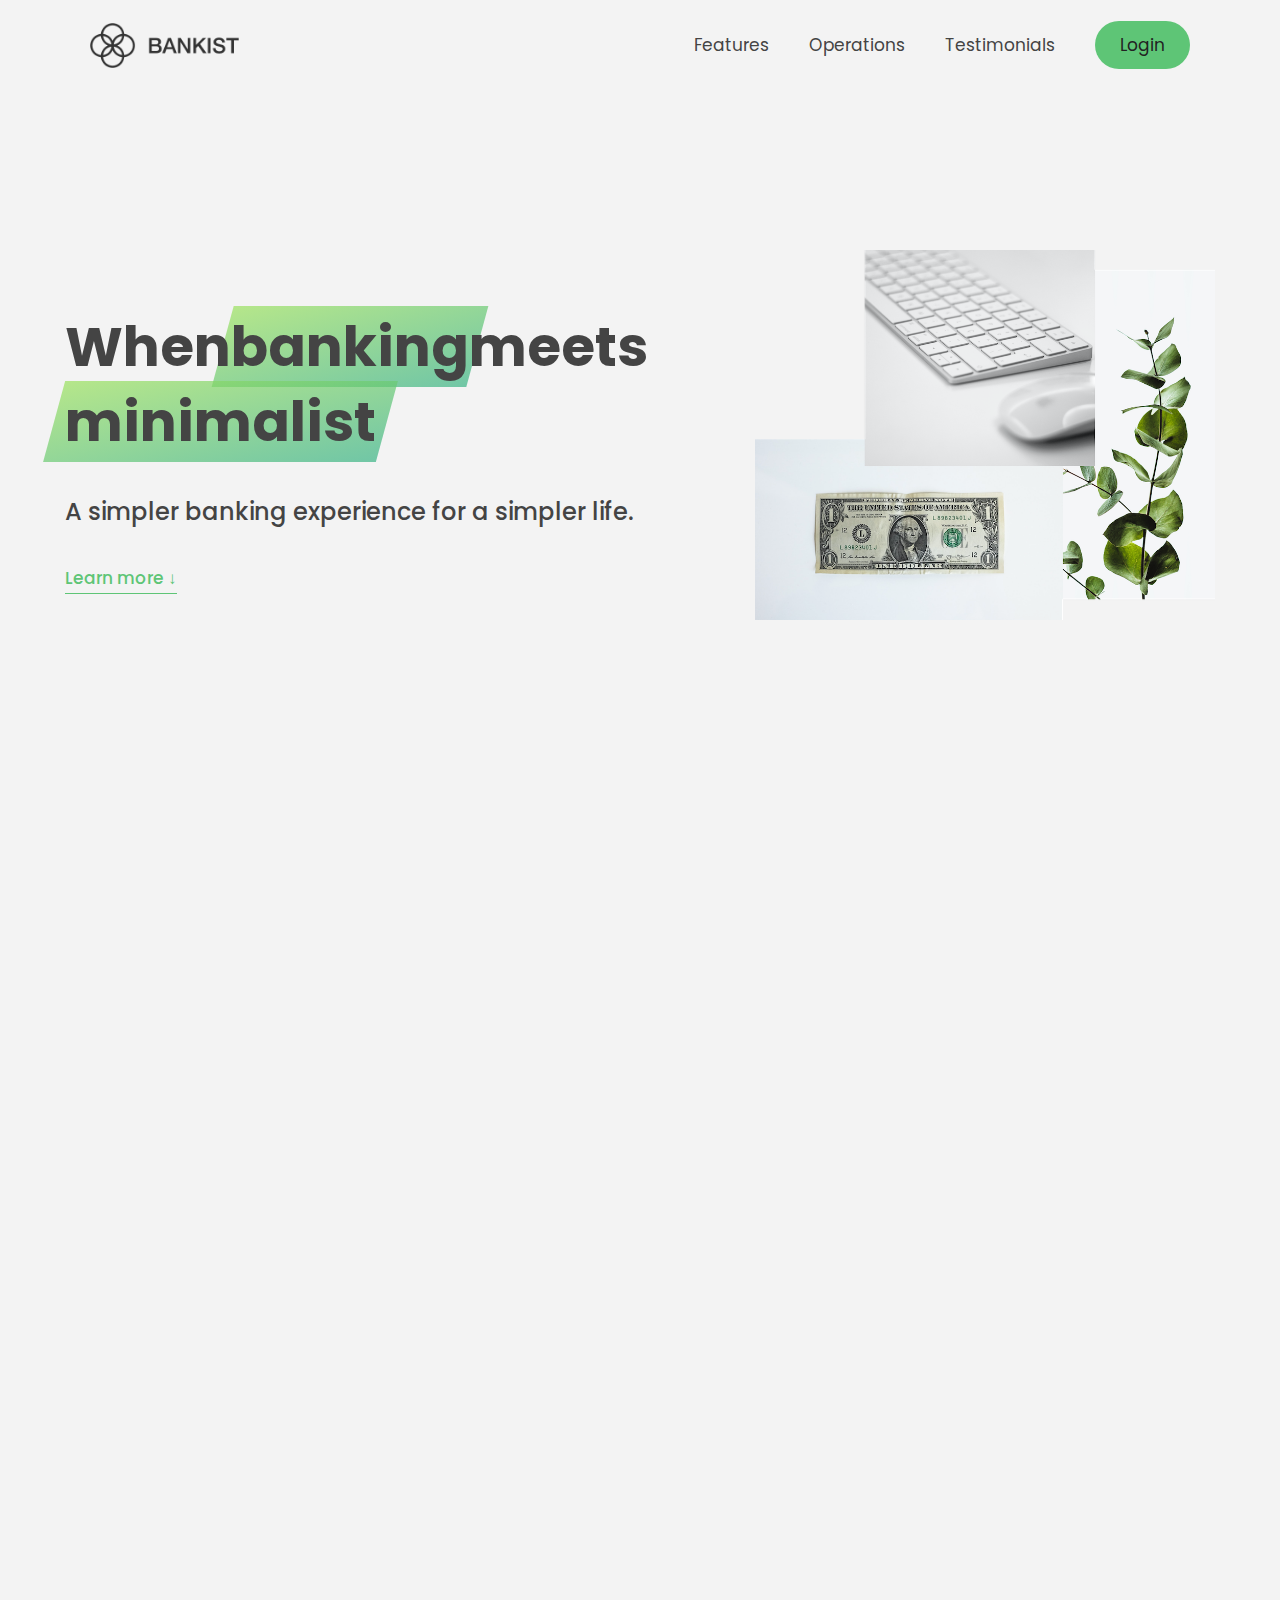
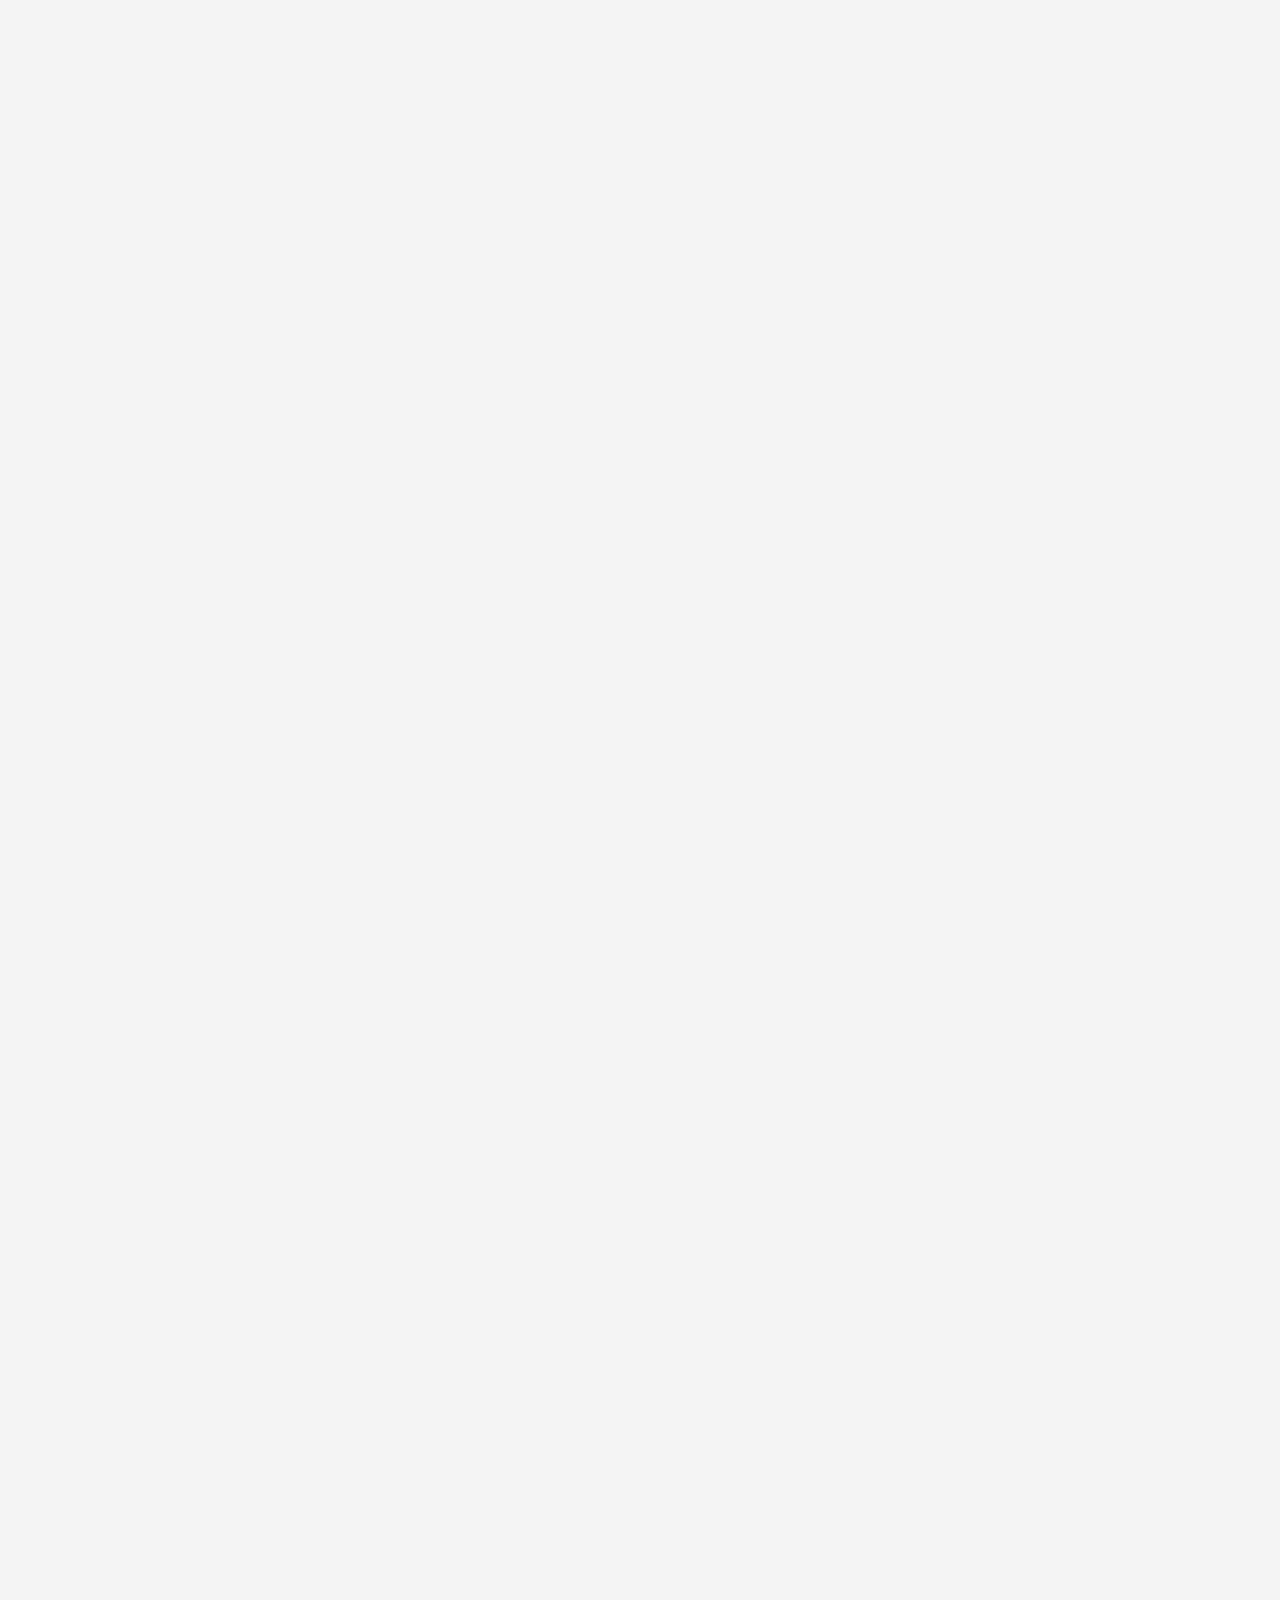
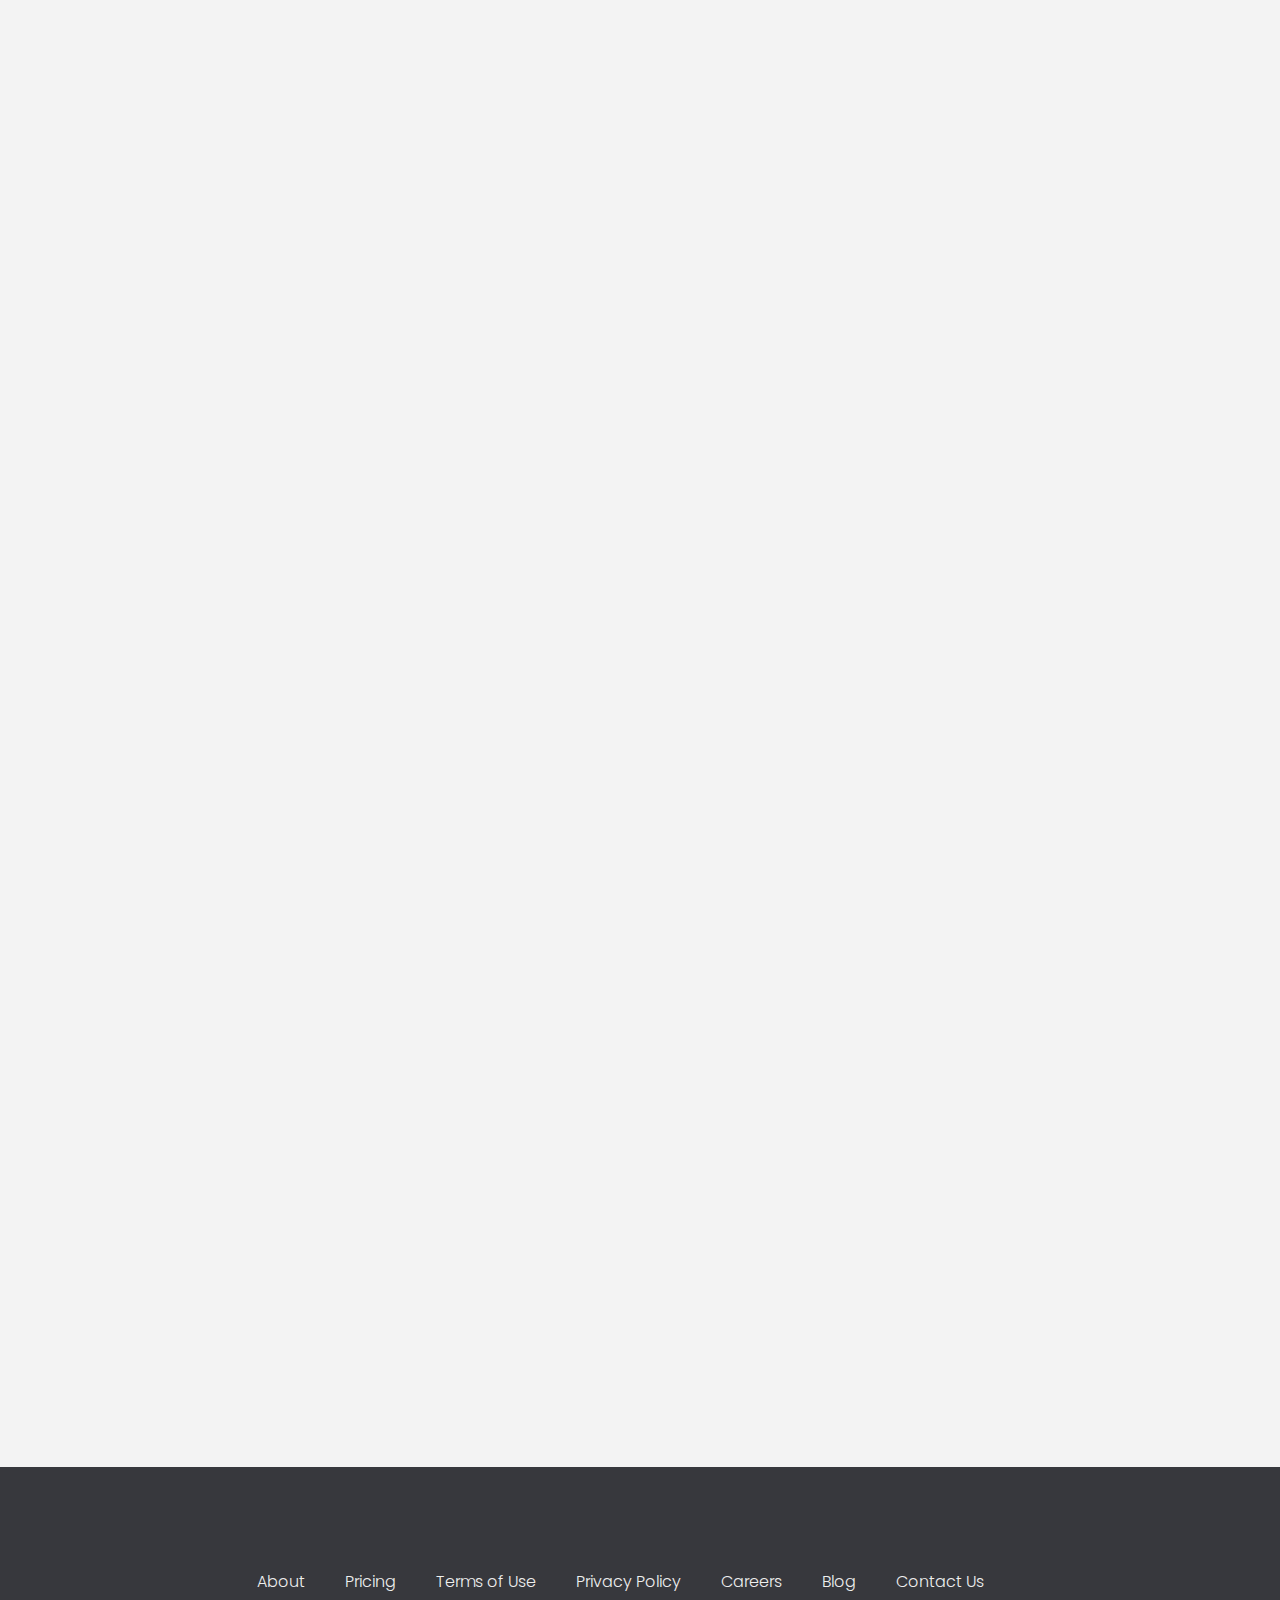
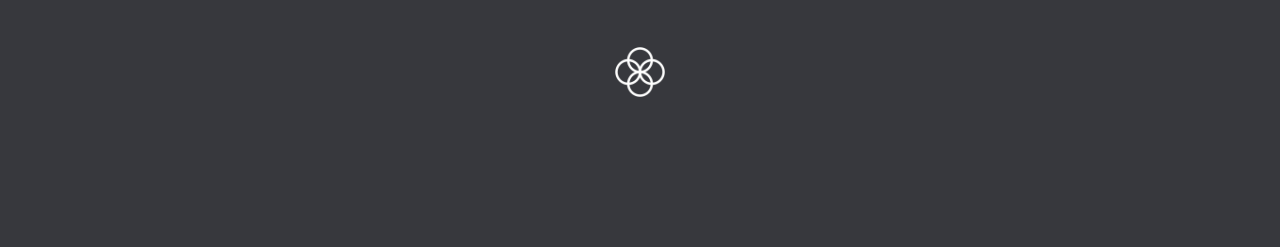
==== index.html @ 2108d6c0 "initial commit" ====
<!DOCTYPE html>
<html lang="en">
  <head>
    <meta charset="UTF-8"/>
    <meta content="width=device-width, initial-scale=1.0" name="viewport"/>
    <meta content="ie=edge" http-equiv="X-UA-Compatible"/>
    <link href="img/icon.png" rel="shortcut icon" type="image/png"/>
    <link href="https://fonts.googleapis.com/css?family=Poppins:300,400,500,600&display=swap" rel="stylesheet"/>
    <link href="style.css" rel="stylesheet"/>
    <title>Bankist</title>
    <script defer src="script.js"></script>
  </head>

  <body>
    <header class="header">
      <nav class="nav">
        <img alt="Bankist logo" class="nav__logo" id="logo" src="img/logo.png"/>
        <ul class="nav__links">
          <li class="nav__item">
            <a class="nav__link" href="#section--1">Features</a>
          </li>
          <li class="nav__item">
            <a class="nav__link" href="#section--2">Operations</a>
          </li>
          <li class="nav__item">
            <a class="nav__link" href="#section--3">Testimonials</a>
          </li>
          <li class="nav__item">
            <a class="nav__link nav__link--btn btn--login" href='pages/main/main.html'>Login</a>
          </li>
        </ul>
      </nav>

      <div class="header__title">
        <h1>When<span class="highlight">banking</span>meets<br/>
          <span class="highlight">minimalist</span>
        </h1>
        <h4>A simpler banking experience for a simpler life.</h4>
        <button class="btn--text btn--scroll-to">Learn more &DownArrow;</button>
        <img alt="Minimalist bank items" class="header__img" src="img/hero.png"/>
      </div>
    </header>

    <section class="section" id="section--1">
      <div class="section__title">
        <h2 class="section__description">Features</h2>
        <h3 class="section__header">Everything you need in a modern bank and more.</h3>
      </div>

      <div class="features">
        <img alt="Computer" class="features__img lazy-img"
             data-src="img/digital.jpg" src="img/digital-lazy.jpg"/>
        <div class="features__feature">
          <div class="features__icon">
            <svg><use xlink:href="img/icons.svg#icon-monitor"></use></svg>
          </div>
          <h5 class="features__header">100% digital bank</h5>
          <p>
            Lorem ipsum dolor sit amet consectetur adipisicing elit. Unde alias
            sint quos? Accusantium a fugiat porro reiciendis saepe quibusdam
            debitis ducimus.
          </p>
        </div>

        <div class="features__feature">
          <div class="features__icon">
            <svg><use xlink:href="img/icons.svg#icon-trending-up"></use></svg>
          </div>
          <h5 class="features__header">Watch your money grow</h5>
          <p>
            Nesciunt quos autem dolorum voluptates cum dolores dicta fuga
            inventore ab? Nulla incidunt eius numquam sequi iste pariatur
            quibusdam!
          </p>
        </div>
        <img alt="Plant" class="features__img lazy-img"
             data-src="img/grow.jpg" src="img/grow-lazy.jpg"/>

        <img alt="Credit card" class="features__img lazy-img"
          data-src="img/card.jpg" src="img/card-lazy.jpg"/>
        <div class="features__feature">
          <div class="features__icon">
            <svg><use xlink:href="img/icons.svg#icon-credit-card"></use></svg>
          </div>
          <h5 class="features__header">Free debit card included</h5>
          <p>
            Quasi, fugit in cumque cupiditate reprehenderit debitis animi enim
            eveniet consequatur odit quam quos possimus assumenda dicta fuga
            inventore ab.
          </p>
        </div>
      </div>
    </section>

    <section class="section" id="section--2">
      <div class="section__title">
        <h2 class="section__description">Operations</h2>
        <h3 class="section__header">Everything as simple as possible, but no simpler.</h3>
      </div>

      <div class="operations">
        <div class="operations__tab-container">
          <button class="btn operations__tab operations__tab--1 operations__tab--active" data-tab="1">
            <span>01</span>Instant Transfers
          </button>

          <button class="btn operations__tab operations__tab--2" data-tab="2">
            <span>02</span>Instant Loans
          </button>

          <button class="btn operations__tab operations__tab--3" data-tab="3">
            <span>03</span>Instant Closing
          </button>
        </div>

        <div class="operations__content operations__content--1 operations__content--active">
          <div class="operations__icon operations__icon--1">
            <svg><use xlink:href="img/icons.svg#icon-upload"></use></svg>
          </div>
          <h5 class="operations__header">Tranfser money to anyone, instantly! No fees, no BS.</h5>
          <p>
            Lorem ipsum dolor sit amet, consectetur adipisicing elit, sed do
            eiusmod tempor incididunt ut labore et dolore magna aliqua. Ut enim
            ad minim veniam, quis nostrud exercitation ullamco laboris nisi ut
            aliquip ex ea commodo consequat.
          </p>
        </div>

        <div class="operations__content operations__content--2">
          <div class="operations__icon operations__icon--2">
            <svg><use xlink:href="img/icons.svg#icon-home"></use></svg>
          </div>
          <h5 class="operations__header">Buy a home or make your dreams come true, with instant loans.</h5>
          <p>
            Duis aute irure dolor in reprehenderit in voluptate velit esse
            cillum dolore eu fugiat nulla pariatur. Excepteur sint occaecat
            cupidatat non proident, sunt in culpa qui officia deserunt mollit
            anim id est laborum.
          </p>
        </div>

        <div class="operations__content operations__content--3">
          <div class="operations__icon operations__icon--3">
            <svg><use xlink:href="img/icons.svg#icon-user-x"></use></svg>
          </div>
          <h5 class="operations__header">No longer need your account? No problem! Close it instantly.</h5>
          <p>
            Excepteur sint occaecat cupidatat non proident, sunt in culpa qui
            officia deserunt mollit anim id est laborum. Ut enim ad minim
            veniam, quis nostrud exercitation ullamco laboris nisi ut aliquip ex
            ea commodo consequat.
          </p>
        </div>
      </div>
    </section>

    <section class="section" id="section--3">
      <div class="section__title section__title--testimonials">
        <h2 class="section__description">Not sure yet?</h2>
        <h3 class="section__header">Millions of Bankists are already making their lifes simpler.</h3>
      </div>

      <div class="slider">
        <div class="slide">
          <div class="testimonial">
            <h5 class="testimonial__header">Best financial decision ever!</h5>
            <blockquote class="testimonial__text">
              Lorem ipsum dolor sit, amet consectetur adipisicing elit.
              Accusantium quas quisquam non? Quas voluptate nulla minima
              deleniti optio ullam nesciunt, numquam corporis et asperiores
              laboriosam sunt, praesentium suscipit blanditiis. Necessitatibus
              id alias reiciendis, perferendis facere pariatur dolore veniam
              autem esse non voluptatem saepe provident nihil molestiae.
            </blockquote>
            <address class="testimonial__author">
              <img alt="" class="testimonial__photo" src="img/user-1.jpg"/>
              <h6 class="testimonial__name">Aarav Lynn</h6>
              <p class="testimonial__location">San Francisco, USA</p>
            </address>
          </div>
        </div>

        <div class="slide">
          <div class="testimonial">
            <h5 class="testimonial__header">The last step to becoming a complete minimalist</h5>
            <blockquote class="testimonial__text">
              Quisquam itaque deserunt ullam, quia ea repellendus provident,
              ducimus neque ipsam modi voluptatibus doloremque, corrupti
              laborum. Incidunt numquam perferendis veritatis neque repellendus.
              Lorem, ipsum dolor sit amet consectetur adipisicing elit. Illo
              deserunt exercitationem deleniti.
            </blockquote>
            <address class="testimonial__author">
              <img alt="" class="testimonial__photo" src="img/user-2.jpg"/>
              <h6 class="testimonial__name">Miyah Miles</h6>
              <p class="testimonial__location">London, UK</p>
            </address>
          </div>
        </div>

        <div class="slide">
          <div class="testimonial">
            <h5 class="testimonial__header">Finally free from old-school banks</h5>
            <blockquote class="testimonial__text">
              Debitis, nihil sit minus suscipit magni aperiam vel tenetur
              incidunt commodi architecto numquam omnis nulla autem,
              necessitatibus blanditiis modi similique quidem. Odio aliquam
              culpa dicta beatae quod maiores ipsa minus consequatur error sunt,
              deleniti saepe aliquid quos inventore sequi. Necessitatibus id
              alias reiciendis, perferendis facere.
            </blockquote>
            <address class="testimonial__author">
              <img alt="" class="testimonial__photo" src="img/user-3.jpg"/>
              <h6 class="testimonial__name">Francisco Gomes</h6>
              <p class="testimonial__location">Lisbon, Portugal</p>
            </address>
          </div>
        </div>

        <button class="slider__btn slider__btn--left">&larr;</button>
        <button class="slider__btn slider__btn--right">&rarr;</button>
        <div class="dots"></div>
      </div>
    </section>

    <section class="section section--login">
      <div class="section__title">
        <h3 class="section__header">The best day to join Bankist was one year ago.
          The second best is today!
        </h3>
      </div>
      <a class="btn btn--login" href="pages/main/main.html">Login</a>
    </section>

    <footer class="footer">
      <ul class="footer__nav">
        <li class="footer__item">
          <a class="footer__link" href="#">About</a>
        </li>
        <li class="footer__item">
          <a class="footer__link" href="#">Pricing</a>
        </li>
        <li class="footer__item">
          <a class="footer__link" href="#">Terms of Use</a>
        </li>
        <li class="footer__item">
          <a class="footer__link" href="#">Privacy Policy</a>
        </li>
        <li class="footer__item">
          <a class="footer__link" href="#">Careers</a>
        </li>
        <li class="footer__item">
          <a class="footer__link" href="#">Blog</a>
        </li>
        <li class="footer__item">
          <a class="footer__link" href="#">Contact Us</a>
        </li>
      </ul>

      <img alt="Logo" class="footer__logo" src="img/icon.png"/>
    </footer>
  </body>
</html>
---- style.css ----
:root {
  --color-primary: #5ec576;
  --color-secondary: #ffcb03;
  --color-tertiary: #ff585f;
  --color-primary-darker: #4bbb7d;
  --color-secondary-darker: #ffbb00;
  --color-tertiary-darker: #fd424b;
  --color-primary-opacity: #5ec5763a;
  --color-secondary-opacity: #ffcd0331;
  --color-tertiary-opacity: #ff58602d;
  --gradient-primary: linear-gradient(to top left, #39b385, #9be15d);
  --gradient-secondary: linear-gradient(to top left, #ffb003, #ffcb03);
}

* {
  margin: 0;
  padding: 0;
  box-sizing: inherit;
}

html {
  font-size: 62.5%;
  box-sizing: border-box;
}

body {
  font-family: 'Poppins', sans-serif;
  font-weight: 300;
  color: #444;
  line-height: 1.9;
  background-color: #f3f3f3;
}

/* GENERAL ELEMENTS */
.section {
  padding: 15rem 3rem;
  border-top: 1px solid #ddd;
  transition: transform 1s, opacity 1s;
}

.section--hidden {
  opacity: 0;
  transform: translateY(8rem);
}

.section__title {
  max-width: 80rem;
  margin: 0 auto 8rem auto;
}

.section__description {
  font-size: 1.8rem;
  font-weight: 600;
  text-transform: uppercase;
  color: var(--color-primary);
  margin-bottom: 1rem;
}

.section__header {
  font-size: 4rem;
  line-height: 1.3;
  font-weight: 500;
}

.btn {
  display: inline-block;
  background-color: var(--color-primary);
  font-size: 1.6rem;
  font-family: inherit;
  font-weight: 500;
  border: none;
  padding: 1.25rem 4.5rem;
  border-radius: 10rem;
  cursor: pointer;
  transition: all 0.3s;
}

.btn:hover {
  background-color: var(--color-primary-darker);
}

.btn--text {
  display: inline-block;
  background: none;
  font-size: 1.7rem;
  font-family: inherit;
  font-weight: 500;
  color: var(--color-primary);
  border: none;
  border-bottom: 1px solid currentColor;
  padding-bottom: 2px;
  cursor: pointer;
  transition: all 0.3s;
}

p {
  color: #666;
}

button:focus {
  outline: none;
}

img {
  transition: filter 0.5s;
}

.lazy-img {
  filter: blur(20px);
}

/* NAVIGATION */
.nav {
  display: flex;
  justify-content: space-between;
  align-items: center;
  height: 9rem;
  width: 100%;
  padding: 0 6rem;
  z-index: 100;
}

.nav.sticky {
  position: fixed;
  background-color: rgba(255, 255, 255, 0.95);
}

.nav__logo {
  height: 4.5rem;
  transition: all 0.3s;
}

.nav__links {
  display: flex;
  align-items: center;
  list-style: none;
}

.nav__item {
  margin-left: 4rem;
}

.nav__link:link,
.nav__link:visited {
  font-size: 1.7rem;
  font-weight: 400;
  color: inherit;
  text-decoration: none;
  display: block;
  transition: all 0.3s;
}

.nav__link--btn:link,
.nav__link--btn:visited {
  padding: 0.8rem 2.5rem;
  border-radius: 3rem;
  background-color: var(--color-primary);
  color: #222;
}

.nav__link--btn:hover,
.nav__link--btn:active {
  color: inherit;
  background-color: var(--color-primary-darker);
  color: #333;
}

.btn--login,
.btn--login:link,
.btn--login:visited {
  text-decoration: none;
  color: #222;
}

/* HEADER */
.header {
  padding: 0 3rem;
  height: 100vh;
  display: flex;
  flex-direction: column;
  align-items: center;
}

.header__title {
  flex: 1;
  max-width: 115rem;
  display: grid;
  grid-template-columns: 3fr 2fr;
  row-gap: 3rem;
  align-content: center;
  justify-content: center;
  align-items: start;
  justify-items: start;
}

h1 {
  font-size: 5.5rem;
  line-height: 1.35;
}

h4 {
  font-size: 2.4rem;
  font-weight: 500;
}

.header__img {
  width: 100%;
  grid-column: 2 / 3;
  grid-row: 1 / span 4;
  transform: translateY(-6rem);
}

.highlight {
  position: relative;
}

.highlight::after {
  display: block;
  content: '';
  position: absolute;
  bottom: 0;
  left: 0;
  height: 100%;
  width: 100%;
  z-index: -1;
  opacity: 0.7;
  transform: scale(1.07, 1.05) skewX(-15deg);
  background-image: var(--gradient-primary);
}

/* FEATURES */
.features {
  display: grid;
  grid-template-columns: 1fr 1fr;
  gap: 4rem;
  margin: 0 12rem;
}

.features__img {
  width: 100%;
}

.features__feature {
  align-self: center;
  justify-self: center;
  width: 70%;
  font-size: 1.5rem;
}

.features__icon {
  display: flex;
  align-items: center;
  justify-content: center;
  background-color: var(--color-primary-opacity);
  height: 5.5rem;
  width: 5.5rem;
  border-radius: 50%;
  margin-bottom: 2rem;
}

.features__icon svg {
  height: 2.5rem;
  width: 2.5rem;
  fill: var(--color-primary);
}

.features__header {
  font-size: 2rem;
  margin-bottom: 1rem;
}

/* OPERATIONS */
.operations {
  max-width: 100rem;
  margin: 12rem auto 0 auto;
  background-color: #fff;
}

.operations__tab-container {
  display: flex;
  justify-content: center;
}

.operations__tab {
  margin-right: 2.5rem;
  transform: translateY(-50%);
}

.operations__tab span {
  margin-right: 1rem;
  font-weight: 600;
  display: inline-block;
}

.operations__tab--1 {
  background-color: var(--color-secondary);
}

.operations__tab--1:hover {
  background-color: var(--color-secondary-darker);
}

.operations__tab--3 {
  background-color: var(--color-tertiary);
  margin: 0;
}

.operations__tab--3:hover {
  background-color: var(--color-tertiary-darker);
}

.operations__tab--active {
  transform: translateY(-66%);
}

.operations__content {
  display: none;
  font-size: 1.7rem;
  padding: 2.5rem 7rem 6.5rem 7rem;
}

.operations__content--active {
  display: grid;
  grid-template-columns: 7rem 1fr;
  column-gap: 3rem;
  row-gap: 0.5rem;
}

.operations__header {
  font-size: 2.25rem;
  font-weight: 500;
  align-self: center;
}

.operations__icon {
  display: flex;
  align-items: center;
  justify-content: center;
  height: 7rem;
  width: 7rem;
  border-radius: 50%;
}

.operations__icon svg {
  height: 2.75rem;
  width: 2.75rem;
}

.operations__content p {
  grid-column: 2;
}

.operations__icon--1 {
  background-color: var(--color-secondary-opacity);
}
.operations__icon--2 {
  background-color: var(--color-primary-opacity);
}
.operations__icon--3 {
  background-color: var(--color-tertiary-opacity);
}
.operations__icon--1 svg {
  fill: var(--color-secondary-darker);
}
.operations__icon--2 svg {
  fill: var(--color-primary);
}
.operations__icon--3 svg {
  fill: var(--color-tertiary);
}

/* SLIDER */
.slider {
  max-width: 100rem;
  height: 50rem;
  margin: 0 auto;
  position: relative;
  overflow: hidden;
}

.slide {
  position: absolute;
  top: 0;
  width: 100%;
  height: 50rem;
  display: flex;
  align-items: center;
  justify-content: center;
  transition: transform 1s;
}

.slider__btn {
  position: absolute;
  top: 50%;
  z-index: 10;
  border: none;
  background: rgba(255, 255, 255, 0.7);
  font-family: inherit;
  color: #333;
  border-radius: 50%;
  height: 5.5rem;
  width: 5.5rem;
  font-size: 3.25rem;
  cursor: pointer;
}

.slider__btn--left {
  left: 6%;
  transform: translate(-50%, -50%);
}

.slider__btn--right {
  right: 6%;
  transform: translate(50%, -50%);
}

.dots {
  position: absolute;
  bottom: 5%;
  left: 50%;
  transform: translateX(-50%);
  display: flex;
}

.dots__dot {
  border: none;
  background-color: #b9b9b9;
  opacity: 0.7;
  height: 1rem;
  width: 1rem;
  border-radius: 50%;
  margin-right: 1.75rem;
  cursor: pointer;
  transition: all 0.5s;
}

.dots__dot:last-child {
  margin: 0;
}

.dots__dot--active {
  background-color: #888;
  opacity: 1;
}

/* TESTIMONIALS */
.testimonial {
  width: 65%;
  position: relative;
}

.testimonial::before {
  content: '\201C';
  position: absolute;
  top: -5.7rem;
  left: -6.8rem;
  line-height: 1;
  font-size: 20rem;
  font-family: inherit;
  color: var(--color-primary);
  z-index: -1;
}

.testimonial__header {
  font-size: 2.25rem;
  font-weight: 500;
  margin-bottom: 1.5rem;
}

.testimonial__text {
  font-size: 1.7rem;
  margin-bottom: 3.5rem;
  color: #666;
}

.testimonial__author {
  margin-left: 3rem;
  font-style: normal;
  display: grid;
  grid-template-columns: 6.5rem 1fr;
  column-gap: 2rem;
}

.testimonial__photo {
  grid-row: 1 / span 2;
  width: 6.5rem;
  border-radius: 50%;
}

.testimonial__name {
  font-size: 1.7rem;
  font-weight: 500;
  align-self: end;
  margin: 0;
}

.testimonial__location {
  font-size: 1.5rem;
}

.section__title--testimonials {
  margin-bottom: 4rem;
}

/* SIGNUP */
.section--login {
  background-color: #37383d;
  border-top: none;
  border-bottom: 1px solid #444;
  text-align: center;
  padding: 10rem 3rem;
}

.section--login .section__header {
  color: #fff;
  text-align: center;
}

.section--login .section__title {
  margin-bottom: 6rem;
}

.section--login .btn {
  font-size: 1.9rem;
  padding: 2rem 5rem;
}

/* FOOTER */
.footer {
  padding: 10rem 3rem;
  background-color: #37383d;
}

.footer__nav {
  list-style: none;
  display: flex;
  justify-content: center;
  margin-bottom: 5rem;
}

.footer__item {
  margin-right: 4rem;
}

.footer__link {
  font-size: 1.6rem;
  color: #eee;
  text-decoration: none;
}

.footer__logo {
  height: 5rem;
  display: block;
  margin: 0 auto;
  margin-bottom: 5rem;
}
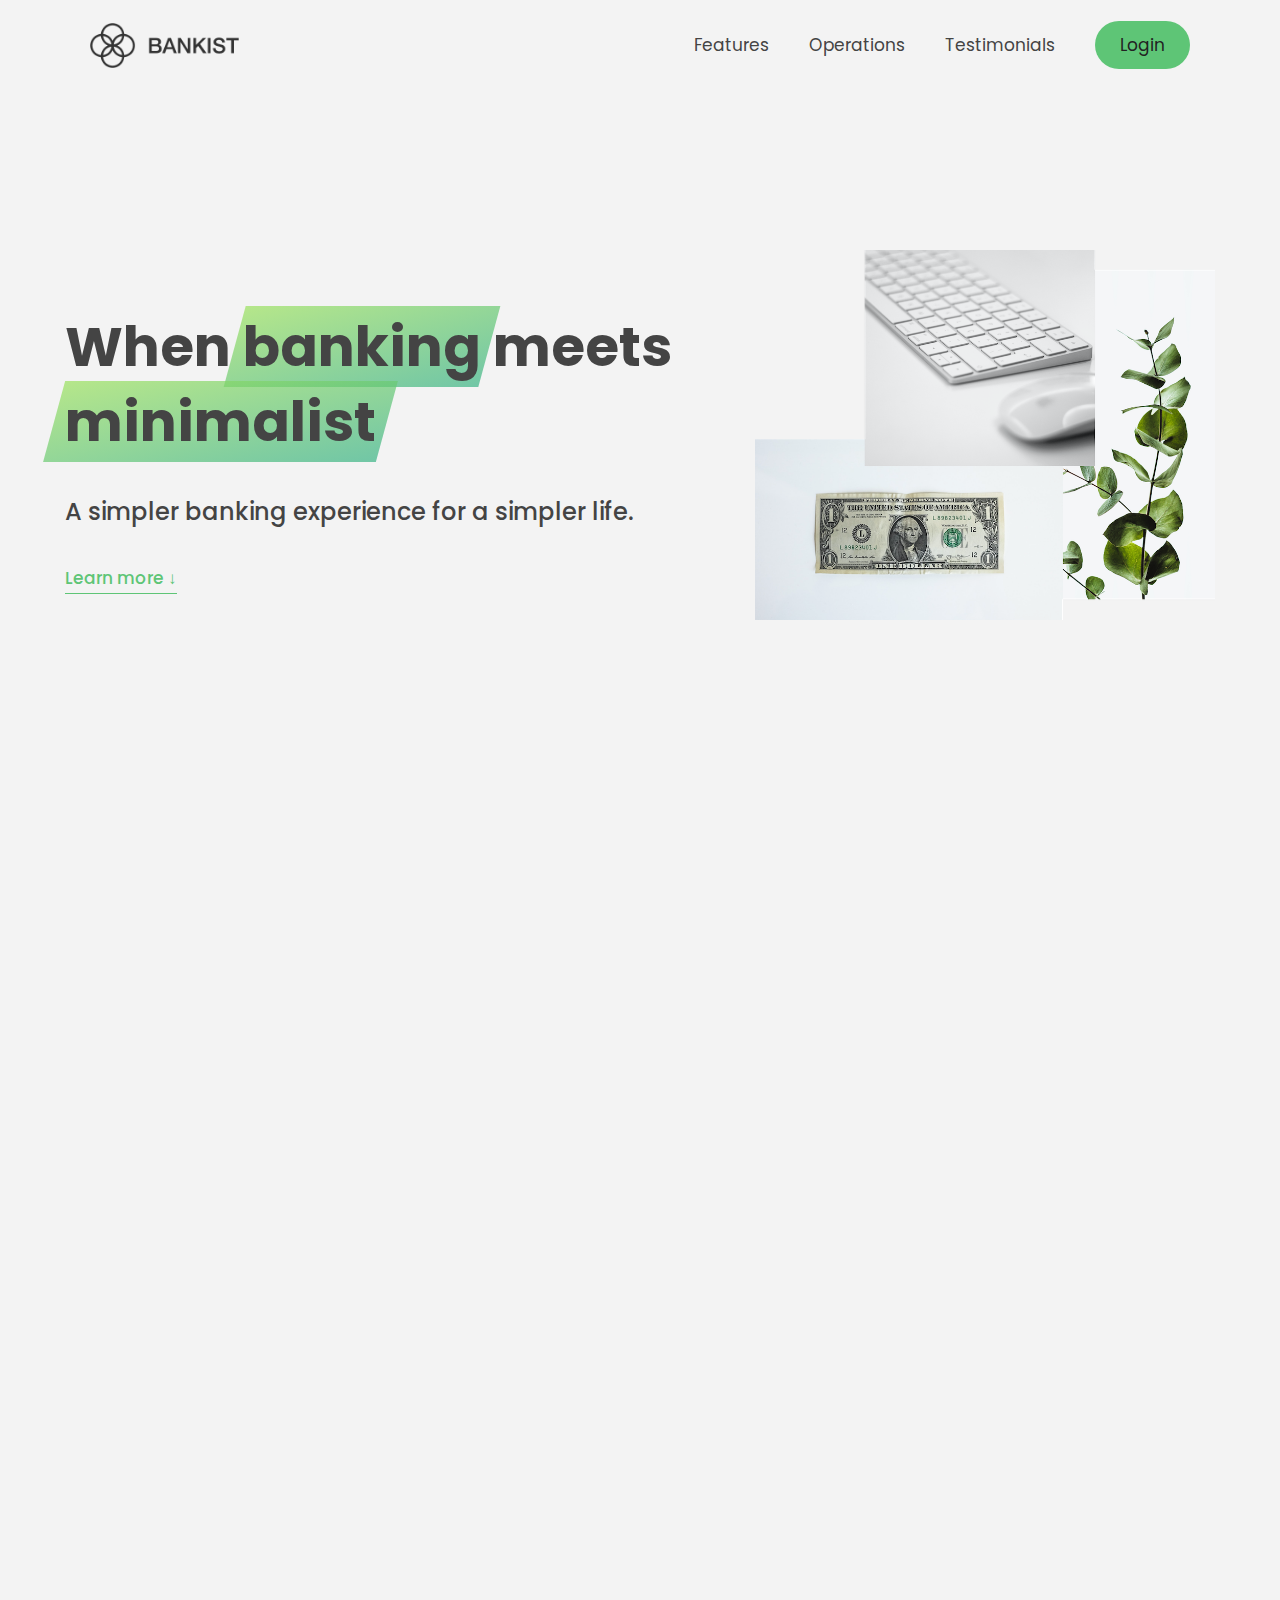
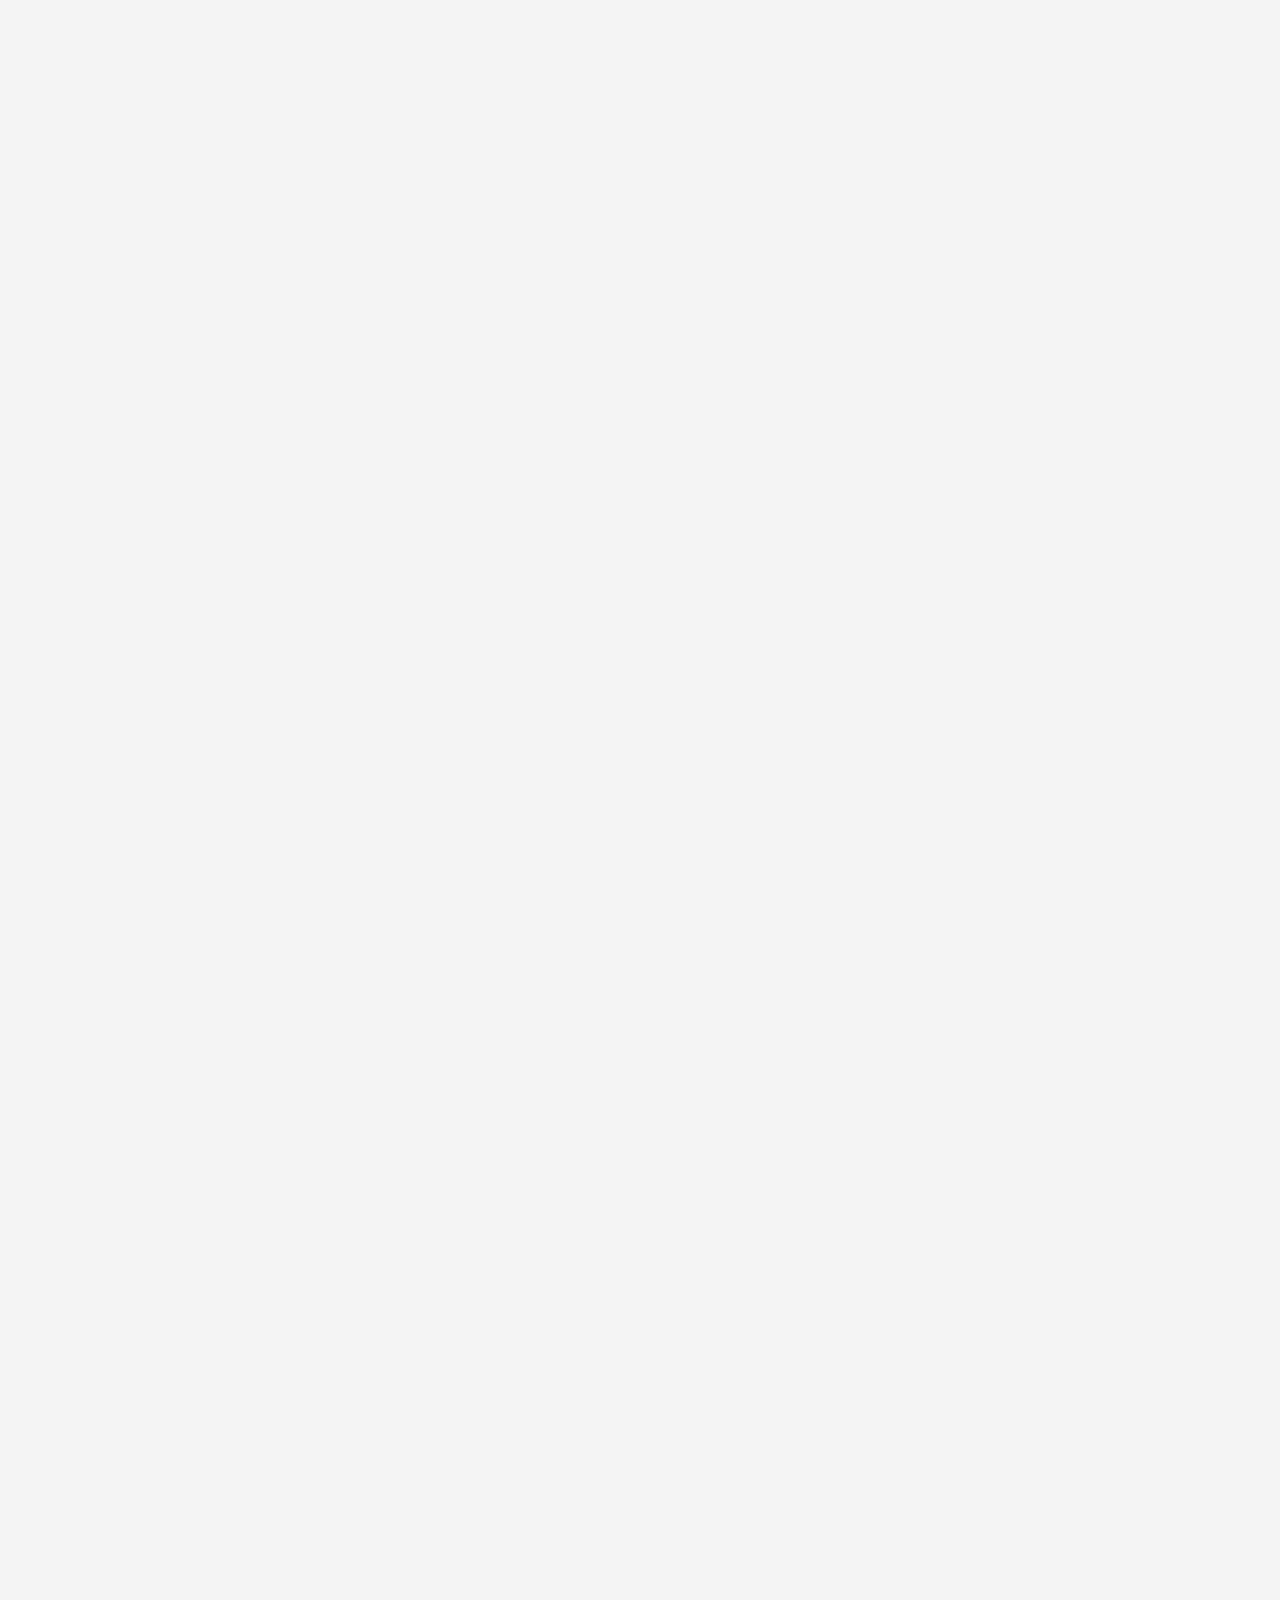
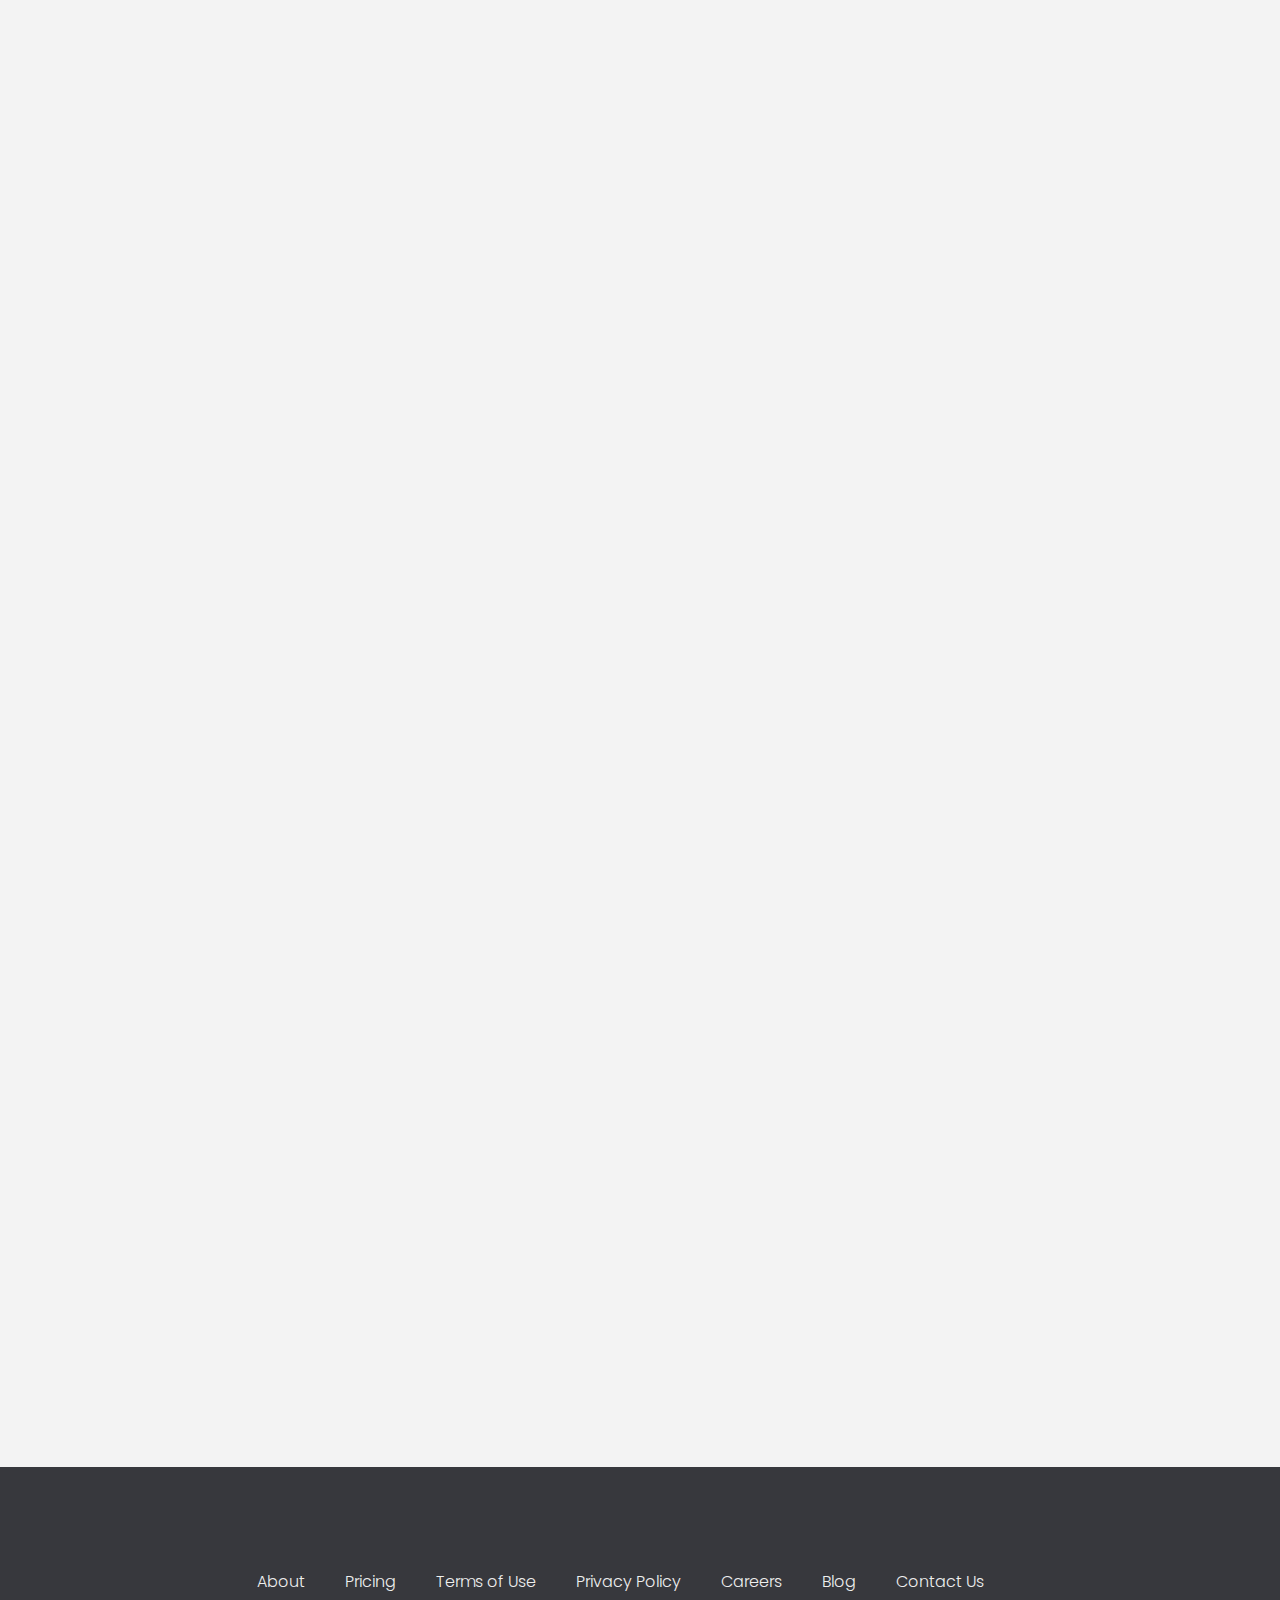
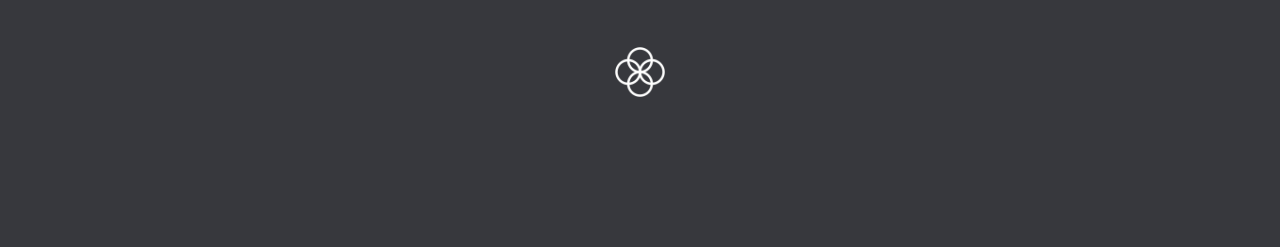
==== commit f3c53413: "adjusted index.html" ====
--- a/index.html
+++ b/index.html
@@ -32,7 +32,9 @@
       </nav>
 
       <div class="header__title">
-        <h1>When<span class="highlight">banking</span>meets<br/>
+        <h1>When
+          <span class="highlight">banking</span>
+          meets<br/>
           <span class="highlight">minimalist</span>
         </h1>
         <h4>A simpler banking experience for a simpler life.</h4>
